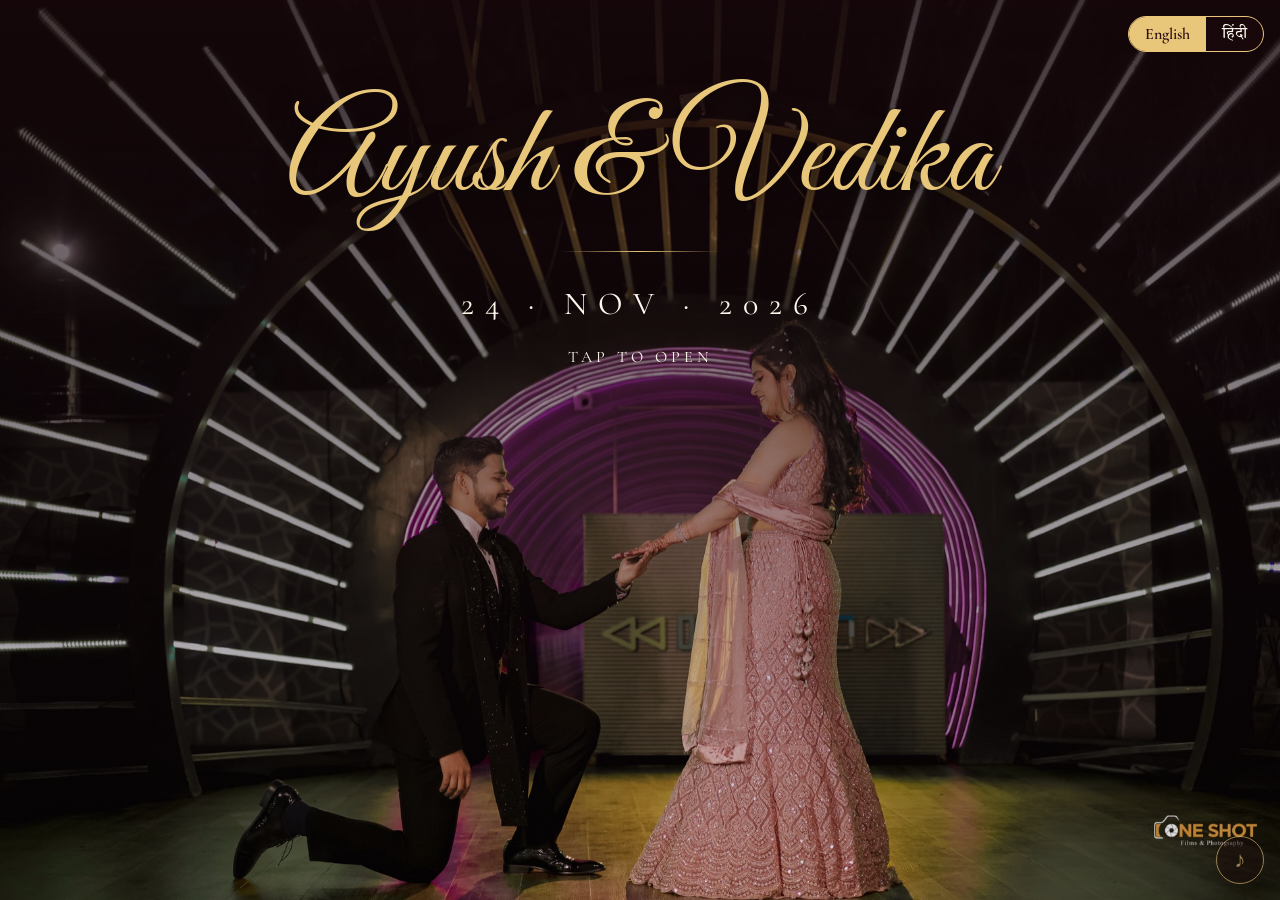
==== index.html @ a2cd8471 "Use engagement photos: per-view backgrounds and family card portraits Co-Authored-By: Claude Opus 5." ====
<!DOCTYPE html>
<html lang="en">
<head>
  <meta charset="UTF-8">
  <meta name="viewport" content="width=device-width, initial-scale=1.0">
  <title>Ayush &amp; Vedika · 24 Nov 2026</title>
  <meta name="description" content="Wedding invitation of Ayush & Vedika — 24 November 2026">
  <link rel="preconnect" href="https://fonts.googleapis.com">
  <link rel="preconnect" href="https://fonts.gstatic.com" crossorigin>
  <link href="https://fonts.googleapis.com/css2?family=Cormorant+Garamond:wght@400;600&family=Great+Vibes&family=Tiro+Devanagari+Hindi&display=swap" rel="stylesheet">
  <link rel="stylesheet" href="css/style.css">
</head>
<body data-view="home">
  <!-- Background song: put your file at audio/song.mp3 -->
  <audio id="song" src="audio/song.mp3" loop preload="auto"></audio>
  <button id="music-toggle" class="music-toggle" type="button" hidden aria-label="Play music">♪</button>

  <!-- Home -->
  <section id="home" class="view">
    <div class="lang-switch" role="group" aria-label="Language">
      <button type="button" data-lang="en">English</button>
      <button type="button" data-lang="hi">हिंदी</button>
    </div>
    <div class="landing" id="open-invite" role="button" tabindex="0">
      <h1 class="names script" data-t="names"></h1>
      <div class="divider"></div>
      <p class="date" data-t="date"></p>
      <p class="tap-hint" data-t="tap"></p>
    </div>
  </section>

  <!-- Choose family -->
  <section id="families" class="view" hidden>
    <main class="page">
      <a class="back" href="#home" data-t="home"></a>
      <h1 class="script" data-t="functionsTitle"></h1>
      <div class="divider"></div>
      <p class="subtitle" data-t="chooseFamily"></p>
      <div class="choices">
        <a class="choice" href="#groom">
          <img class="choice-photo" src="images/groom-card.jpg" alt="Ayush">
          <div class="label script" data-t="groomSide"></div>
          <div class="who" data-t="groomFamily"></div>
        </a>
        <a class="choice" href="#bride">
          <img class="choice-photo" src="images/bride-card.jpg" alt="Vedika">
          <div class="label script" data-t="brideSide"></div>
          <div class="who" data-t="brideFamily"></div>
        </a>
      </div>
    </main>
  </section>

  <!-- Groom's functions -->
  <section id="groom" class="view" hidden>
    <main class="page">
      <a class="back" href="#families" data-t="back"></a>
      <h1 class="script" data-t="groomSide"></h1>
      <div class="divider"></div>
      <p class="subtitle" data-t="groomFunctions"></p>
      <ul class="events" data-events="groom"></ul>
    </main>
  </section>

  <!-- Bride's functions -->
  <section id="bride" class="view" hidden>
    <main class="page">
      <a class="back" href="#families" data-t="back"></a>
      <h1 class="script" data-t="brideSide"></h1>
      <div class="divider"></div>
      <p class="subtitle" data-t="brideFunctions"></p>
      <ul class="events" data-events="bride"></ul>
    </main>
  </section>

  <script src="js/app.js"></script>
</body>
</html>
---- css/style.css ----
/* ===== Theme ===== */
:root {
  --gold: #e8c67a;
  --gold-deep: #b8893a;
  --cream: #fff8ec;
  --maroon: #7a1f2b;
  --overlay: rgba(25, 8, 12, 0.55);
  --bg-image: url("../images/home-wide.jpg");
}

* { box-sizing: border-box; margin: 0; padding: 0; }

html, body { min-height: 100%; }

body {
  font-family: "Cormorant Garamond", "Tiro Devanagari Hindi", Georgia, serif;
  color: var(--cream);
  background: #1a080c var(--bg-image) center / cover no-repeat fixed;
  min-height: 100vh;
}

/* Each view has its own photo (body[data-view] is set in js/app.js) */
body[data-view="home"]     { --bg-image: url("../images/home-wide.jpg"); }
body[data-view="families"] { --bg-image: url("../images/families.jpg"); }
body[data-view="groom"]    { --bg-image: url("../images/groom-bg.jpg"); }
body[data-view="bride"]    { --bg-image: url("../images/bride-bg.jpg"); }
/* Home: keep faces clear — photo anchored to the top, text at the top, darkest behind the text */
body[data-view="home"] { background-position: center top; }
body[data-view="home"]::before {
  background: linear-gradient(to bottom, rgba(25, 8, 12, 0.8) 0%, rgba(25, 8, 12, 0.45) 45%, rgba(25, 8, 12, 0.1) 100%);
}
@media (max-aspect-ratio: 1/1) {
  body[data-view="home"]   { --bg-image: url("../images/home-tall.jpg"); }
}
body { transition: background-image 0.4s ease; }

/* Dark overlay so text stays readable over any photo */
body::before {
  content: "";
  position: fixed;
  inset: 0;
  background: var(--overlay);
  z-index: -1;
}

a { color: inherit; text-decoration: none; }

.script { font-family: "Great Vibes", "Tiro Devanagari Hindi", cursive; font-weight: 400; }

[hidden] { display: none !important; }

/* Hindi: Devanagari has no script face, so use the Hindi serif and tone down the spacing */
:lang(hi) .script { font-family: "Tiro Devanagari Hindi", serif; }
:lang(hi) .landing .names { font-size: clamp(2.8rem, 10vw, 6rem); line-height: 1.4; }
:lang(hi) .page h1 { font-size: clamp(2.2rem, 7vw, 3.5rem); line-height: 1.4; }
:lang(hi) .choice .label { font-size: 2.1rem; }
:lang(hi) .date, :lang(hi) .tap-hint, :lang(hi) .subtitle, :lang(hi) .back, :lang(hi) .choice .who { letter-spacing: 0; }
:lang(hi) .event .when .month { letter-spacing: 0; font-size: 0.85rem; }

/* ===== Language switch (home page only) ===== */
.lang-switch {
  position: absolute;
  top: 16px;
  right: 16px;
  display: flex;
  border: 1px solid var(--gold);
  border-radius: 999px;
  overflow: hidden;
  background: rgba(30, 10, 14, 0.55);
  backdrop-filter: blur(6px);
  -webkit-backdrop-filter: blur(6px);
  z-index: 2;
}
.lang-switch button {
  font: inherit;
  font-size: 1rem;
  padding: 6px 16px;
  border: 0;
  color: var(--cream);
  background: transparent;
  cursor: pointer;
}
.lang-switch button[aria-pressed="true"] {
  background: var(--gold);
  color: #2a0d12;
  font-weight: 600;
}

/* ===== Music button ===== */
.music-toggle {
  position: fixed;
  right: 16px;
  bottom: 16px;
  width: 48px;
  height: 48px;
  border-radius: 50%;
  border: 1px solid var(--gold);
  background: rgba(30, 10, 14, 0.7);
  color: var(--gold);
  font-size: 1.4rem;
  cursor: pointer;
  z-index: 10;
  opacity: 0.6;
}
.music-toggle.playing { opacity: 1; animation: spin 4s linear infinite; }

@keyframes spin { to { transform: rotate(360deg); } }

/* ===== Landing page ===== */
#home { position: relative; }
.landing {
  min-height: 100vh;
  display: flex;
  flex-direction: column;
  align-items: center;
  justify-content: flex-start;
  text-align: center;
  padding: max(72px, 10vh) 16px 24px;
  cursor: pointer;
}

.landing .names {
  font-size: clamp(3rem, min(13vw, 15vh), 8rem);
  color: var(--gold);
  line-height: 1.1;
  text-shadow: 0 4px 24px rgba(0, 0, 0, 0.6);
  animation: fadeUp 1.4s ease both;
}

.landing .date {
  margin-top: 12px;
  font-size: clamp(1.3rem, 4.5vw, 2rem);
  letter-spacing: 0.35em;
  text-transform: uppercase;
  animation: fadeUp 1.4s 0.4s ease both;
}

.divider {
  width: 160px;
  height: 1px;
  margin: 20px auto;
  background: linear-gradient(90deg, transparent, var(--gold), transparent);
}

.tap-hint {
  margin-top: 24px;
  font-size: 1rem;
  letter-spacing: 0.25em;
  text-transform: uppercase;
  opacity: 0.85;
  animation: pulse 2s ease-in-out infinite, fadeUp 1.4s 0.8s ease both;
}

/* ===== Shared page layout ===== */
.page {
  max-width: 900px;
  margin: 0 auto;
  padding: 40px 16px 64px;
  text-align: center;
}

.page h1 {
  font-size: clamp(2.8rem, 9vw, 4.5rem);
  color: var(--gold);
  text-shadow: 0 4px 20px rgba(0, 0, 0, 0.6);
}

.page .subtitle {
  font-size: 1.2rem;
  letter-spacing: 0.2em;
  text-transform: uppercase;
  opacity: 0.9;
}

.back {
  display: inline-block;
  margin-bottom: 24px;
  font-size: 1rem;
  letter-spacing: 0.15em;
  text-transform: uppercase;
  opacity: 0.85;
}
.back:hover { color: var(--gold); }

/* ===== Family choice cards ===== */
.choices {
  display: grid;
  grid-template-columns: repeat(auto-fit, minmax(240px, 1fr));
  gap: 24px;
  margin-top: 32px;
}

.choice {
  display: block;
  padding: 40px 24px;
  border: 1px solid var(--gold);
  border-radius: 16px;
  background: rgba(30, 10, 14, 0.55);
  backdrop-filter: blur(6px);
  -webkit-backdrop-filter: blur(6px);
  transition: transform 0.3s ease, box-shadow 0.3s ease, background 0.3s ease;
}

.choice:hover,
.choice:focus-visible {
  transform: translateY(-6px);
  background: rgba(122, 31, 43, 0.6);
  box-shadow: 0 12px 32px rgba(0, 0, 0, 0.45), 0 0 0 1px var(--gold);
  outline: none;
}

.choice-photo {
  width: 140px;
  height: 140px;
  border-radius: 50%;
  object-fit: cover;
  object-position: 50% 18%;
  border: 2px solid var(--gold);
  box-shadow: 0 6px 20px rgba(0, 0, 0, 0.5);
}
.choice .label { font-size: 2.6rem; color: var(--gold); margin: 8px 0; }
.choice .who { font-size: 1.15rem; letter-spacing: 0.1em; }

/* ===== Function list ===== */
.events {
  list-style: none;
  margin-top: 32px;
  display: grid;
  gap: 20px;
  text-align: left;
}

.event {
  display: flex;
  gap: 20px;
  align-items: center;
  padding: 20px 24px;
  border-left: 3px solid var(--gold);
  border-radius: 12px;
  background: rgba(30, 10, 14, 0.6);
  backdrop-filter: blur(6px);
  -webkit-backdrop-filter: blur(6px);
}

.event .when {
  flex: 0 0 84px;
  text-align: center;
  color: var(--gold);
  line-height: 1.1;
}
.event .when .day { font-size: 2.4rem; font-weight: 600; }
.event .when .month { font-size: 0.95rem; letter-spacing: 0.2em; text-transform: uppercase; }

.event h2 { font-size: 1.9rem; color: var(--gold); font-weight: 600; }
.event p { font-size: 1.1rem; opacity: 0.95; overflow-wrap: anywhere; }

/* ===== Animations ===== */
@keyframes fadeUp {
  from { opacity: 0; transform: translateY(20px); }
  to   { opacity: 1; transform: translateY(0); }
}
@keyframes pulse {
  0%, 100% { opacity: 0.5; }
  50%      { opacity: 1; }
}

/* Short, wide screens (small laptops): compact the home text so it clears the couple */
@media (min-aspect-ratio: 1/1) and (max-height: 680px) {
  .landing { padding-top: 32px; }
  .landing .names { font-size: clamp(3rem, 12vh, 8rem); }
  .divider { margin: 10px auto; }
  .landing .date { margin-top: 0; }
  .tap-hint { margin-top: 10px; }
}

@media (max-width: 520px) {
  .page .subtitle { font-size: 1rem; letter-spacing: 0.12em; }
  .event { flex-direction: column; align-items: flex-start; gap: 8px; }
  .event .when { flex: none; text-align: left; display: flex; gap: 8px; align-items: baseline; }
  .event .when .day { font-size: 1.8rem; }
}

@media (prefers-reduced-motion: reduce) {
  * { animation: none !important; transition: none !important; }
}
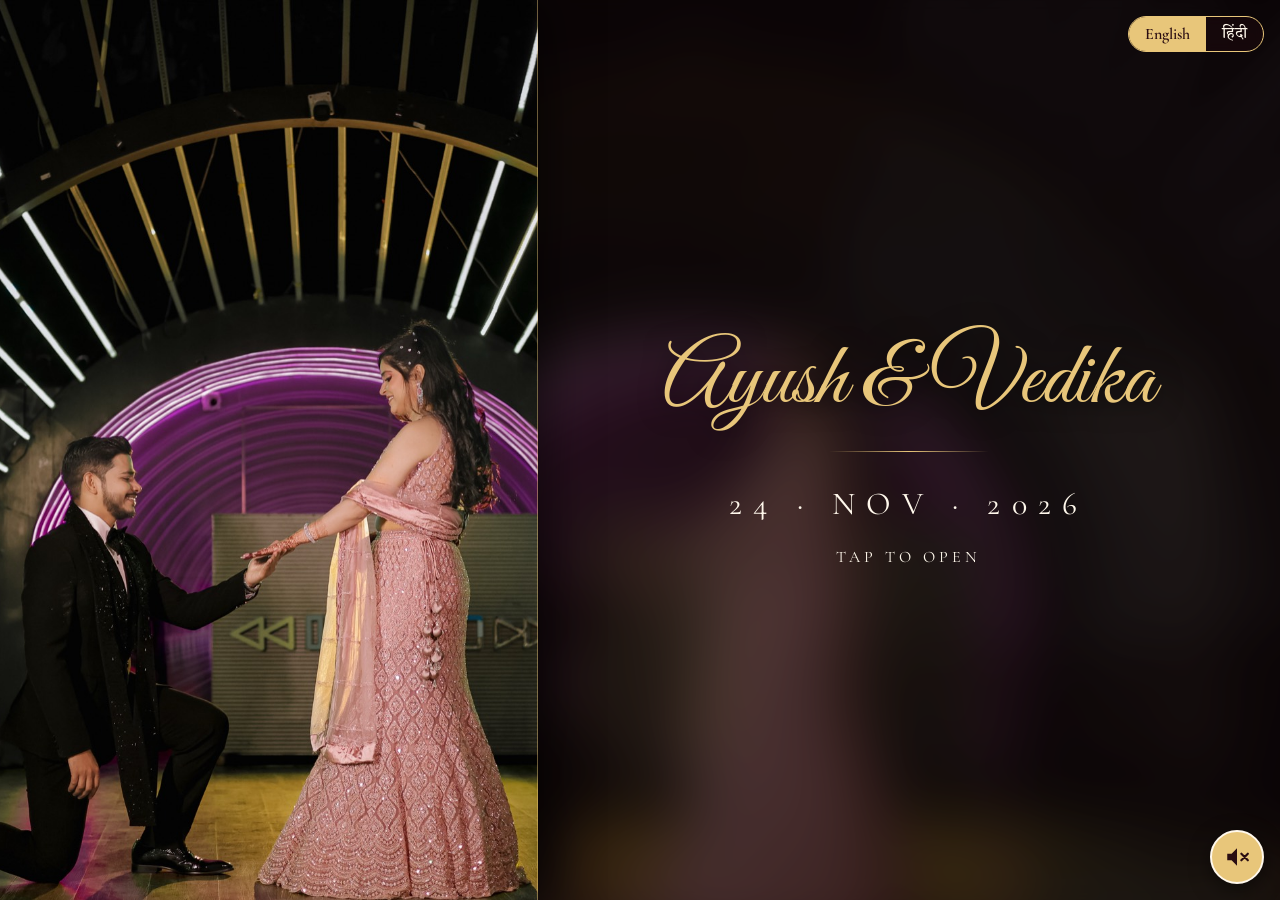
==== commit 9c38cca3: "Laptop side-panel photos, distinct photo per page, visible music button Co-Authored-By: Claude Opus " ====
--- a/index.html
+++ b/index.html
@@ -11,9 +11,11 @@
   <link rel="stylesheet" href="css/style.css">
 </head>
 <body data-view="home">
+  <div class="backdrop"></div>
+  <div class="photo-panel"></div>
   <!-- Background song: put your file at audio/song.mp3 -->
   <audio id="song" src="audio/song.mp3" loop preload="auto"></audio>
-  <button id="music-toggle" class="music-toggle" type="button" hidden aria-label="Play music">♪</button>
+  <button id="music-toggle" class="music-toggle" type="button" hidden aria-label="Play music"></button>
 
   <!-- Home -->
   <section id="home" class="view">
@@ -38,7 +40,7 @@
       <p class="subtitle" data-t="chooseFamily"></p>
       <div class="choices">
         <a class="choice" href="#groom">
-          <img class="choice-photo" src="images/groom-card.jpg" alt="Ayush">
+          <img class="choice-photo" src="images/groom-card.jpg" alt="Ayush" style="object-position: 50% 45%">
           <div class="label script" data-t="groomSide"></div>
           <div class="who" data-t="groomFamily"></div>
         </a>
--- a/css/style.css
+++ b/css/style.css
@@ -10,29 +10,28 @@
 
 * { box-sizing: border-box; margin: 0; padding: 0; }
 
-html, body { min-height: 100%; }
+html { background: #1a080c; }
 
 body {
   font-family: "Cormorant Garamond", "Tiro Devanagari Hindi", Georgia, serif;
   color: var(--cream);
-  background: #1a080c var(--bg-image) center / cover no-repeat fixed;
   min-height: 100vh;
 }
 
 /* Each view has its own photo (body[data-view] is set in js/app.js) */
-body[data-view="home"]     { --bg-image: url("../images/home-wide.jpg"); }
-body[data-view="families"] { --bg-image: url("../images/families.jpg"); }
-body[data-view="groom"]    { --bg-image: url("../images/groom-bg.jpg"); }
-body[data-view="bride"]    { --bg-image: url("../images/bride-bg.jpg"); }
-/* Home: keep faces clear — photo anchored to the top, text at the top, darkest behind the text */
-body[data-view="home"] { background-position: center top; }
-body[data-view="home"]::before {
-  background: linear-gradient(to bottom, rgba(25, 8, 12, 0.8) 0%, rgba(25, 8, 12, 0.45) 45%, rgba(25, 8, 12, 0.1) 100%);
-}
-@media (max-aspect-ratio: 1/1) {
-  body[data-view="home"]   { --bg-image: url("../images/home-tall.jpg"); }
-}
-body { transition: background-image 0.4s ease; }
+body[data-view="home"]     { --bg-image: url("../images/home-wide.jpg");  --panel-pos: center; }
+body[data-view="families"] { --bg-image: url("../images/families.jpg");   --panel-pos: center 35%; }
+body[data-view="groom"]    { --bg-image: url("../images/groom-bg.jpg");   --panel-pos: center 30%; }
+body[data-view="bride"]    { --bg-image: url("../images/bride-bg.jpg");   --panel-pos: center 25%; }
+
+/* Full-screen photo behind everything (a fixed layer — works on iPhone, unlike background-attachment: fixed) */
+.backdrop {
+  position: fixed;
+  inset: 0;
+  z-index: -2;
+  background: var(--bg-image) var(--bg-pos, center) / cover no-repeat;
+}
+.photo-panel { display: none; }
 
 /* Dark overlay so text stays readable over any photo */
 body::before {
@@ -41,6 +40,15 @@
   inset: 0;
   background: var(--overlay);
   z-index: -1;
+}
+
+/* Phones / portrait: tall photo for home, faces kept clear below the text */
+@media (max-aspect-ratio: 1/1) {
+  body[data-view="home"] { --bg-image: url("../images/home-tall.jpg"); }
+}
+body[data-view="home"] { --bg-pos: center top; }
+body[data-view="home"]::before {
+  background: linear-gradient(to bottom, rgba(25, 8, 12, 0.8) 0%, rgba(25, 8, 12, 0.45) 45%, rgba(25, 8, 12, 0.1) 100%);
 }
 
 a { color: inherit; text-decoration: none; }
@@ -91,20 +99,25 @@
   position: fixed;
   right: 16px;
   bottom: 16px;
-  width: 48px;
-  height: 48px;
+  width: 54px;
+  height: 54px;
+  display: grid;
+  place-items: center;
   border-radius: 50%;
-  border: 1px solid var(--gold);
-  background: rgba(30, 10, 14, 0.7);
-  color: var(--gold);
-  font-size: 1.4rem;
+  border: 2px solid var(--cream);
+  background: var(--gold);
+  color: #2a0d12;
   cursor: pointer;
   z-index: 10;
-  opacity: 0.6;
-}
-.music-toggle.playing { opacity: 1; animation: spin 4s linear infinite; }
-
-@keyframes spin { to { transform: rotate(360deg); } }
+  box-shadow: 0 6px 20px rgba(0, 0, 0, 0.5);
+}
+.music-toggle svg { width: 26px; height: 26px; }
+.music-toggle.playing { animation: ring 2s ease-out infinite; }
+
+@keyframes ring {
+  0%   { box-shadow: 0 0 0 0 rgba(232, 198, 122, 0.7), 0 6px 20px rgba(0, 0, 0, 0.5); }
+  100% { box-shadow: 0 0 0 16px rgba(232, 198, 122, 0), 0 6px 20px rgba(0, 0, 0, 0.5); }
+}
 
 /* ===== Landing page ===== */
 #home { position: relative; }
@@ -265,7 +278,7 @@
 }
 
 /* Short, wide screens (small laptops): compact the home text so it clears the couple */
-@media (min-aspect-ratio: 1/1) and (max-height: 680px) {
+@media (max-width: 899px) and (min-aspect-ratio: 1/1) and (max-height: 680px) {
   .landing { padding-top: 32px; }
   .landing .names { font-size: clamp(3rem, 12vh, 8rem); }
   .divider { margin: 10px auto; }
@@ -283,3 +296,24 @@
 @media (prefers-reduced-motion: reduce) {
   * { animation: none !important; transition: none !important; }
 }
+
+/* Laptops / wide screens: show the photo uncropped-ish in a side panel,
+   with a soft blurred copy filling the rest */
+@media (min-width: 900px) and (min-aspect-ratio: 1/1) {
+  .backdrop { filter: blur(28px) brightness(0.5); transform: scale(1.12); }
+  .photo-panel {
+    display: block;
+    position: fixed;
+    top: 0;
+    bottom: 0;
+    left: 0;
+    width: 42vw;
+    background: var(--bg-image) var(--panel-pos) / cover no-repeat;
+    border-right: 1px solid rgba(232, 198, 122, 0.45);
+    box-shadow: 10px 0 40px rgba(0, 0, 0, 0.5);
+  }
+  .view { margin-left: 42vw; }
+  body[data-view="home"]::before { background: rgba(25, 8, 12, 0.35); }
+  .landing { justify-content: center; padding: 24px 32px; }
+  .landing .names { font-size: clamp(3rem, min(7vw, 15vh), 7rem); }
+}
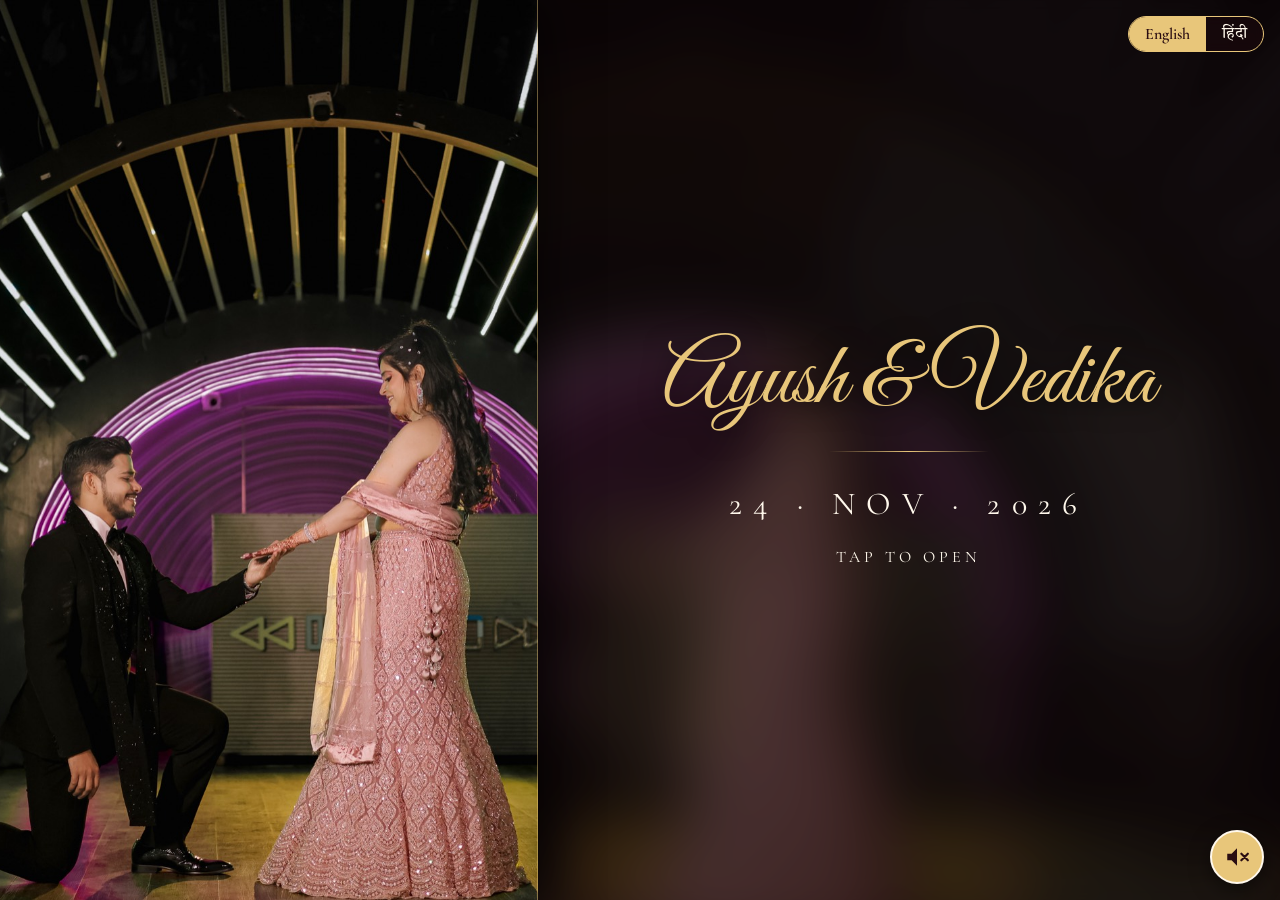
==== commit dc27ee63: "Cache-bust CSS/JS so updates show immediately Co-Authored-By: Claude Opus 5.5 <noreply@anthropic.com" ====
--- a/index.html
+++ b/index.html
@@ -8,7 +8,7 @@
   <link rel="preconnect" href="https://fonts.googleapis.com">
   <link rel="preconnect" href="https://fonts.gstatic.com" crossorigin>
   <link href="https://fonts.googleapis.com/css2?family=Cormorant+Garamond:wght@400;600&family=Great+Vibes&family=Tiro+Devanagari+Hindi&display=swap" rel="stylesheet">
-  <link rel="stylesheet" href="css/style.css">
+  <link rel="stylesheet" href="css/style.css?v=202610180204">
 </head>
 <body data-view="home">
   <div class="backdrop"></div>
@@ -75,6 +75,6 @@
     </main>
   </section>
 
-  <script src="js/app.js"></script>
+  <script src="js/app.js?v=202610180204"></script>
 </body>
 </html>
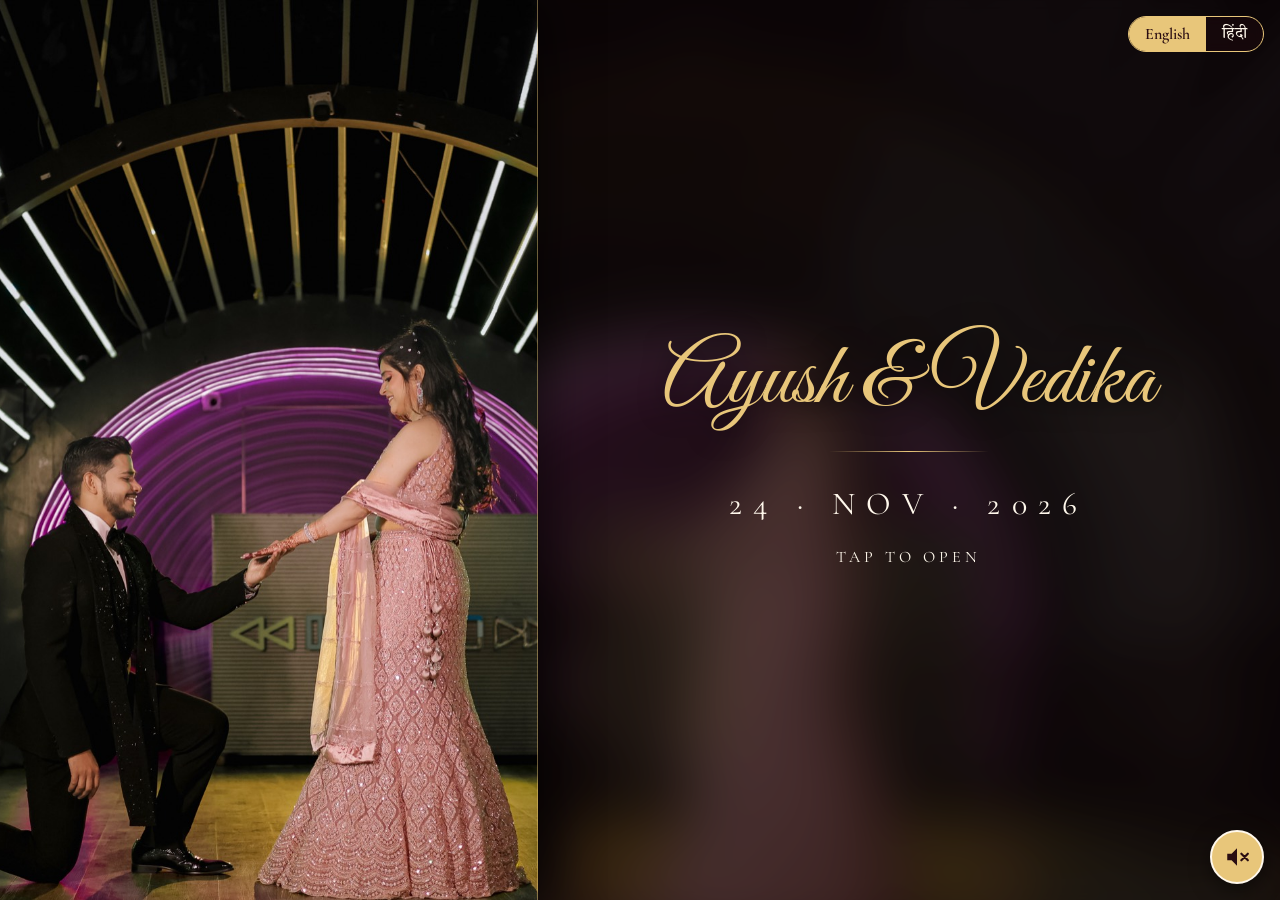
==== commit 526e29e7: "Add Carnival (10 AM) and Wedding (6 PM) timings on bride's side Co-Authored-By: Claude Opus 5.5 <nor" ====
--- a/index.html
+++ b/index.html
@@ -8,7 +8,7 @@
   <link rel="preconnect" href="https://fonts.googleapis.com">
   <link rel="preconnect" href="https://fonts.gstatic.com" crossorigin>
   <link href="https://fonts.googleapis.com/css2?family=Cormorant+Garamond:wght@400;600&family=Great+Vibes&family=Tiro+Devanagari+Hindi&display=swap" rel="stylesheet">
-  <link rel="stylesheet" href="css/style.css?v=202610180204">
+  <link rel="stylesheet" href="css/style.css?v=202610301913">
 </head>
 <body data-view="home">
   <div class="backdrop"></div>
@@ -75,6 +75,6 @@
     </main>
   </section>
 
-  <script src="js/app.js?v=202610180204"></script>
+  <script src="js/app.js?v=202610301913"></script>
 </body>
 </html>
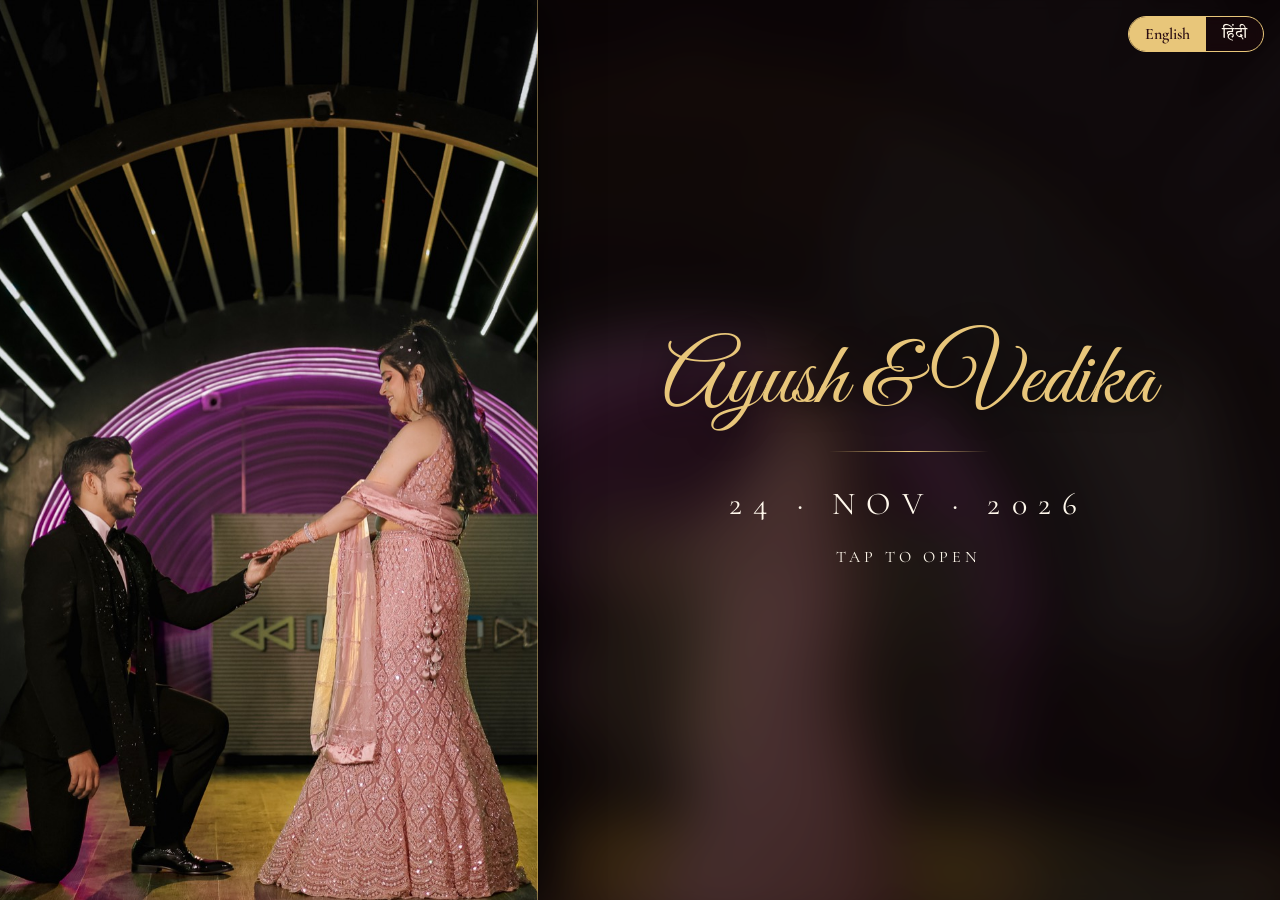
==== commit c3b9ace3: "Add WhatsApp link preview, directions, weekdays, countdown, favicon; compress song Co-Authored-By: C" ====
--- a/index.html
+++ b/index.html
@@ -5,16 +5,26 @@
   <meta name="viewport" content="width=device-width, initial-scale=1.0">
   <title>Ayush &amp; Vedika · 24 Nov 2026</title>
   <meta name="description" content="Wedding invitation of Ayush & Vedika — 24 November 2026">
+  <link rel="icon" href="images/favicon.svg" type="image/svg+xml">
+  <!-- Link preview on WhatsApp / social apps -->
+  <meta property="og:type" content="website">
+  <meta property="og:url" content="https://ayushiiism.github.io/ayush_marriage_invitation/">
+  <meta property="og:title" content="Ayush &amp; Vedika · 24 Nov 2026">
+  <meta property="og:description" content="With joy, we invite you to celebrate our wedding. Tap to open the invitation.">
+  <meta property="og:image" content="https://ayushiiism.github.io/ayush_marriage_invitation/images/og.jpg">
+  <meta property="og:image:width" content="1200">
+  <meta property="og:image:height" content="630">
+  <meta name="twitter:card" content="summary_large_image">
   <link rel="preconnect" href="https://fonts.googleapis.com">
   <link rel="preconnect" href="https://fonts.gstatic.com" crossorigin>
   <link href="https://fonts.googleapis.com/css2?family=Cormorant+Garamond:wght@400;600&family=Great+Vibes&family=Tiro+Devanagari+Hindi&display=swap" rel="stylesheet">
-  <link rel="stylesheet" href="css/style.css?v=202610301913">
+  <link rel="stylesheet" href="css/style.css?v=202610301930">
 </head>
 <body data-view="home">
   <div class="backdrop"></div>
   <div class="photo-panel"></div>
-  <!-- Background song: put your file at audio/song.mp3 -->
-  <audio id="song" src="audio/song.mp3" loop preload="auto"></audio>
+  <!-- Background song (AAC, compressed for mobile data) -->
+  <audio id="song" src="audio/song.m4a" loop preload="auto"></audio>
   <button id="music-toggle" class="music-toggle" type="button" hidden aria-label="Play music"></button>
 
   <!-- Home -->
@@ -27,6 +37,7 @@
       <h1 class="names script" data-t="names"></h1>
       <div class="divider"></div>
       <p class="date" data-t="date"></p>
+      <p class="countdown" id="countdown"></p>
       <p class="tap-hint" data-t="tap"></p>
     </div>
   </section>
@@ -75,6 +86,6 @@
     </main>
   </section>
 
-  <script src="js/app.js?v=202610301913"></script>
+  <script src="js/app.js?v=202610301930"></script>
 </body>
 </html>
--- a/css/style.css
+++ b/css/style.css
@@ -148,6 +148,15 @@
   animation: fadeUp 1.4s 0.4s ease both;
 }
 
+.landing .countdown {
+  margin-top: 10px;
+  font-size: clamp(1.1rem, 3.5vw, 1.4rem);
+  font-style: italic;
+  color: var(--gold);
+  animation: fadeUp 1.4s 0.6s ease both;
+}
+.landing .countdown:empty { display: none; }
+
 .divider {
   width: 160px;
   height: 1px;
@@ -263,6 +272,18 @@
 }
 .event .when .day { font-size: 2.4rem; font-weight: 600; }
 .event .when .month { font-size: 0.95rem; letter-spacing: 0.2em; text-transform: uppercase; }
+.event .when .weekday { font-size: 0.9rem; margin-top: 4px; color: var(--cream); opacity: 0.8; }
+
+.event .directions {
+  display: inline-block;
+  margin-top: 10px;
+  padding: 4px 14px;
+  font-size: 1rem;
+  border: 1px solid var(--gold);
+  border-radius: 999px;
+  color: var(--gold);
+}
+.event .directions:hover, .event .directions:focus-visible { background: var(--gold); color: #2a0d12; }
 
 .event h2 { font-size: 1.9rem; color: var(--gold); font-weight: 600; }
 .event p { font-size: 1.1rem; opacity: 0.95; overflow-wrap: anywhere; }
@@ -283,6 +304,7 @@
   .landing .names { font-size: clamp(3rem, 12vh, 8rem); }
   .divider { margin: 10px auto; }
   .landing .date { margin-top: 0; }
+  .landing .countdown { margin-top: 4px; }
   .tap-hint { margin-top: 10px; }
 }
 
@@ -291,6 +313,7 @@
   .event { flex-direction: column; align-items: flex-start; gap: 8px; }
   .event .when { flex: none; text-align: left; display: flex; gap: 8px; align-items: baseline; }
   .event .when .day { font-size: 1.8rem; }
+  .event .when .weekday { margin-top: 0; }
 }
 
 @media (prefers-reduced-motion: reduce) {
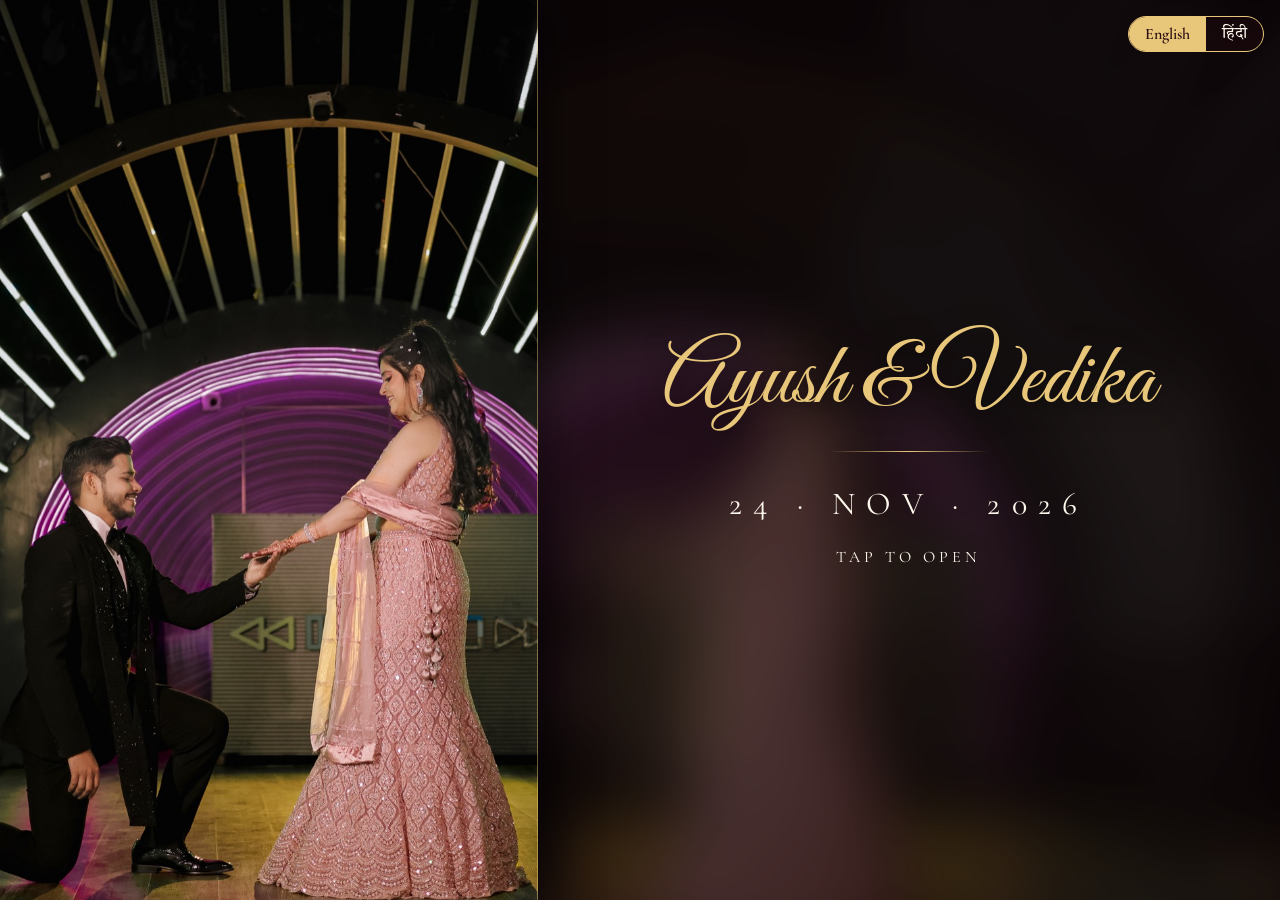
==== commit bd431ffb: "Use exact Google Maps links for residence, resort and palace Co-Authored-By: Claude Opus 5.5 <norepl" ====
--- a/index.html
+++ b/index.html
@@ -18,7 +18,7 @@
   <link rel="preconnect" href="https://fonts.googleapis.com">
   <link rel="preconnect" href="https://fonts.gstatic.com" crossorigin>
   <link href="https://fonts.googleapis.com/css2?family=Cormorant+Garamond:wght@400;600&family=Great+Vibes&family=Tiro+Devanagari+Hindi&display=swap" rel="stylesheet">
-  <link rel="stylesheet" href="css/style.css?v=202610301930">
+  <link rel="stylesheet" href="css/style.css?v=202610301945">
 </head>
 <body data-view="home">
   <div class="backdrop"></div>
@@ -86,6 +86,6 @@
     </main>
   </section>
 
-  <script src="js/app.js?v=202610301930"></script>
+  <script src="js/app.js?v=202610301945"></script>
 </body>
 </html>
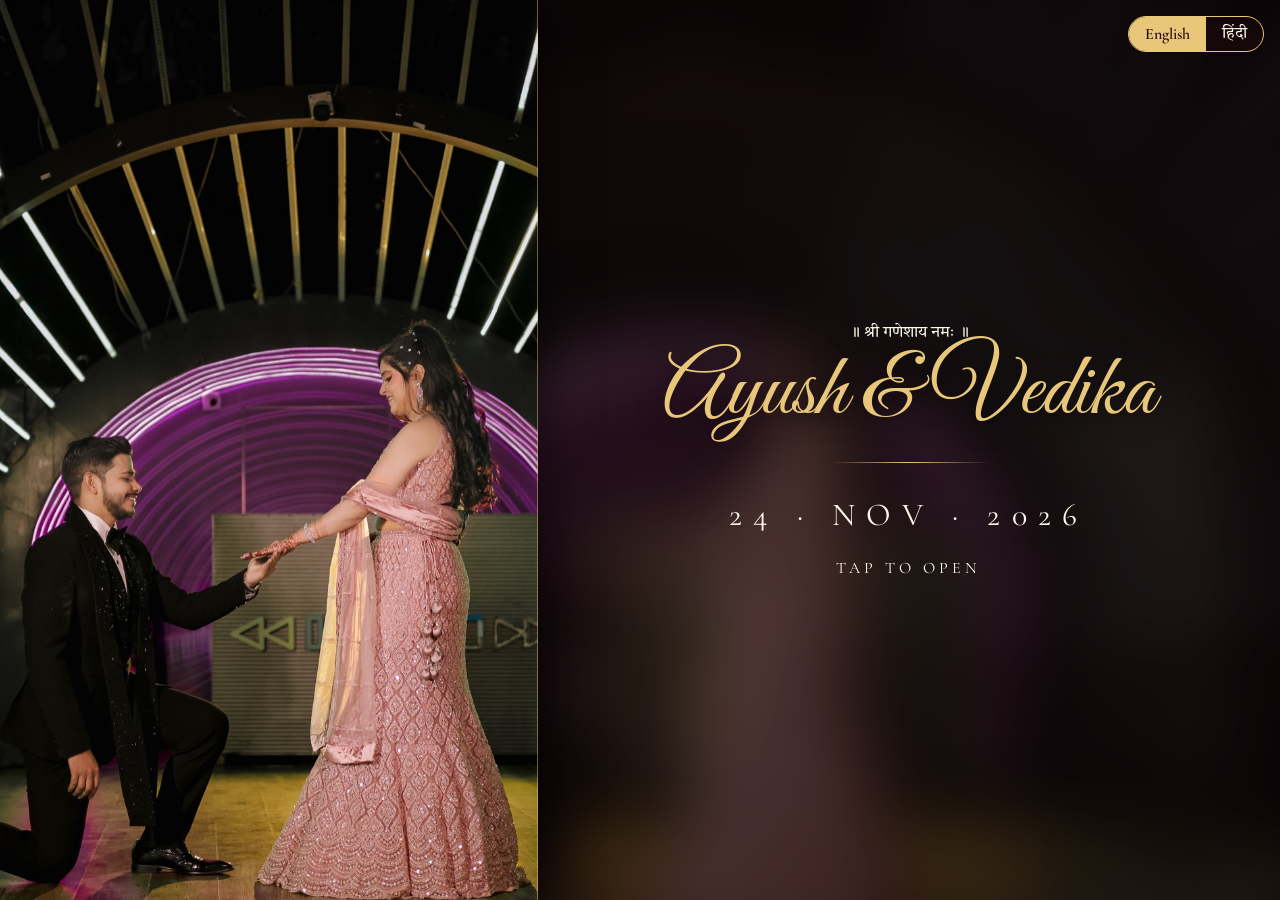
==== commit 1cce5cc6: "Add Shri Ganeshaya Namah, engagement photo gallery, add-to-calendar buttons Co-Authored-By: Claude O" ====
--- a/index.html
+++ b/index.html
@@ -18,7 +18,7 @@
   <link rel="preconnect" href="https://fonts.googleapis.com">
   <link rel="preconnect" href="https://fonts.gstatic.com" crossorigin>
   <link href="https://fonts.googleapis.com/css2?family=Cormorant+Garamond:wght@400;600&family=Great+Vibes&family=Tiro+Devanagari+Hindi&display=swap" rel="stylesheet">
-  <link rel="stylesheet" href="css/style.css?v=202610301945">
+  <link rel="stylesheet" href="css/style.css?v=202610302000">
 </head>
 <body data-view="home">
   <div class="backdrop"></div>
@@ -34,6 +34,7 @@
       <button type="button" data-lang="hi">हिंदी</button>
     </div>
     <div class="landing" id="open-invite" role="button" tabindex="0">
+      <p class="blessing" lang="hi">॥ श्री गणेशाय नमः ॥</p>
       <h1 class="names script" data-t="names"></h1>
       <div class="divider"></div>
       <p class="date" data-t="date"></p>
@@ -61,6 +62,7 @@
           <div class="who" data-t="brideFamily"></div>
         </a>
       </div>
+      <a class="gallery-link" href="#gallery" data-t="galleryLink"></a>
     </main>
   </section>
 
@@ -86,6 +88,24 @@
     </main>
   </section>
 
-  <script src="js/app.js?v=202610301945"></script>
+  <!-- Engagement photos -->
+  <section id="gallery" class="view" hidden>
+    <main class="page">
+      <a class="back" href="#families" data-t="back"></a>
+      <h1 class="script" data-t="galleryTitle"></h1>
+      <div class="divider"></div>
+      <p class="subtitle" data-t="gallerySub"></p>
+      <div class="gallery"></div>
+    </main>
+  </section>
+
+  <div class="lightbox" id="lightbox" hidden role="dialog" aria-modal="true">
+    <button type="button" class="lb-close" aria-label="Close">×</button>
+    <button type="button" class="lb-prev" aria-label="Previous photo">‹</button>
+    <img alt="">
+    <button type="button" class="lb-next" aria-label="Next photo">›</button>
+  </div>
+
+  <script src="js/app.js?v=202610302000"></script>
 </body>
 </html>
--- a/css/style.css
+++ b/css/style.css
@@ -23,6 +23,7 @@
 body[data-view="families"] { --bg-image: url("../images/families.jpg");   --panel-pos: center 35%; }
 body[data-view="groom"]    { --bg-image: url("../images/groom-bg.jpg");   --panel-pos: center 30%; }
 body[data-view="bride"]    { --bg-image: url("../images/bride-bg.jpg");   --panel-pos: center 25%; }
+body[data-view="gallery"]  { --bg-image: url("../images/gallery/8.jpg");  --panel-pos: center 30%; }
 
 /* Full-screen photo behind everything (a fixed layer — works on iPhone, unlike background-attachment: fixed) */
 .backdrop {
@@ -59,7 +60,16 @@
 
 /* Hindi: Devanagari has no script face, so use the Hindi serif and tone down the spacing */
 :lang(hi) .script { font-family: "Tiro Devanagari Hindi", serif; }
-:lang(hi) .landing .names { font-size: clamp(2.8rem, 10vw, 6rem); line-height: 1.4; }
+:lang(hi) .landing .blessing {
+  font-family: "Tiro Devanagari Hindi", serif;
+  font-size: clamp(1rem, 3.5vw, 1.25rem);
+  color: var(--gold);
+  margin-bottom: 14px;
+  opacity: 0.95;
+  animation: fadeUp 1.4s ease both;
+}
+
+.landing .names { font-size: clamp(2.8rem, 10vw, 6rem); line-height: 1.4; }
 :lang(hi) .page h1 { font-size: clamp(2.2rem, 7vw, 3.5rem); line-height: 1.4; }
 :lang(hi) .choice .label { font-size: 2.1rem; }
 :lang(hi) .date, :lang(hi) .tap-hint, :lang(hi) .subtitle, :lang(hi) .back, :lang(hi) .choice .who { letter-spacing: 0; }
@@ -274,9 +284,12 @@
 .event .when .month { font-size: 0.95rem; letter-spacing: 0.2em; text-transform: uppercase; }
 .event .when .weekday { font-size: 0.9rem; margin-top: 4px; color: var(--cream); opacity: 0.8; }
 
+.event .actions { display: flex; flex-wrap: wrap; gap: 8px; margin-top: 10px; }
 .event .directions {
   display: inline-block;
-  margin-top: 10px;
+  font-family: inherit;
+  background: transparent;
+  cursor: pointer;
   padding: 4px 14px;
   font-size: 1rem;
   border: 1px solid var(--gold);
@@ -287,6 +300,62 @@
 
 .event h2 { font-size: 1.9rem; color: var(--gold); font-weight: 600; }
 .event p { font-size: 1.1rem; opacity: 0.95; overflow-wrap: anywhere; }
+
+/* ===== Gallery ===== */
+.gallery-link {
+  display: inline-block;
+  margin-top: 32px;
+  padding: 10px 28px;
+  font-size: 1.2rem;
+  border: 1px solid var(--gold);
+  border-radius: 999px;
+  color: var(--gold);
+  background: rgba(30, 10, 14, 0.55);
+}
+.gallery-link:hover, .gallery-link:focus-visible { background: var(--gold); color: #2a0d12; }
+
+.gallery {
+  display: grid;
+  grid-template-columns: repeat(auto-fill, minmax(150px, 1fr));
+  gap: 10px;
+  margin-top: 32px;
+}
+.gallery-item {
+  aspect-ratio: 3 / 4;
+  padding: 0;
+  border: 1px solid rgba(232, 198, 122, 0.5);
+  border-radius: 10px;
+  overflow: hidden;
+  background: rgba(30, 10, 14, 0.6);
+  cursor: zoom-in;
+}
+.gallery-item img { width: 100%; height: 100%; object-fit: cover; display: block; transition: transform 0.4s ease; }
+.gallery-item:hover img { transform: scale(1.05); }
+
+.lightbox {
+  position: fixed;
+  inset: 0;
+  z-index: 20;
+  display: grid;
+  place-items: center;
+  background: rgba(10, 3, 5, 0.94);
+}
+.lightbox img { max-width: 94vw; max-height: 88vh; border-radius: 8px; box-shadow: 0 10px 40px rgba(0, 0, 0, 0.6); }
+.lightbox button {
+  position: absolute;
+  border: 0;
+  background: rgba(30, 10, 14, 0.6);
+  color: var(--gold);
+  font-size: 2.4rem;
+  line-height: 1;
+  width: 52px;
+  height: 52px;
+  border-radius: 50%;
+  cursor: pointer;
+}
+.lb-close { top: 16px; right: 16px; }
+.lb-prev { left: 12px; top: 50%; transform: translateY(-50%); }
+.lb-next { right: 12px; top: 50%; transform: translateY(-50%); }
 
 /* ===== Animations ===== */
 @keyframes fadeUp {
